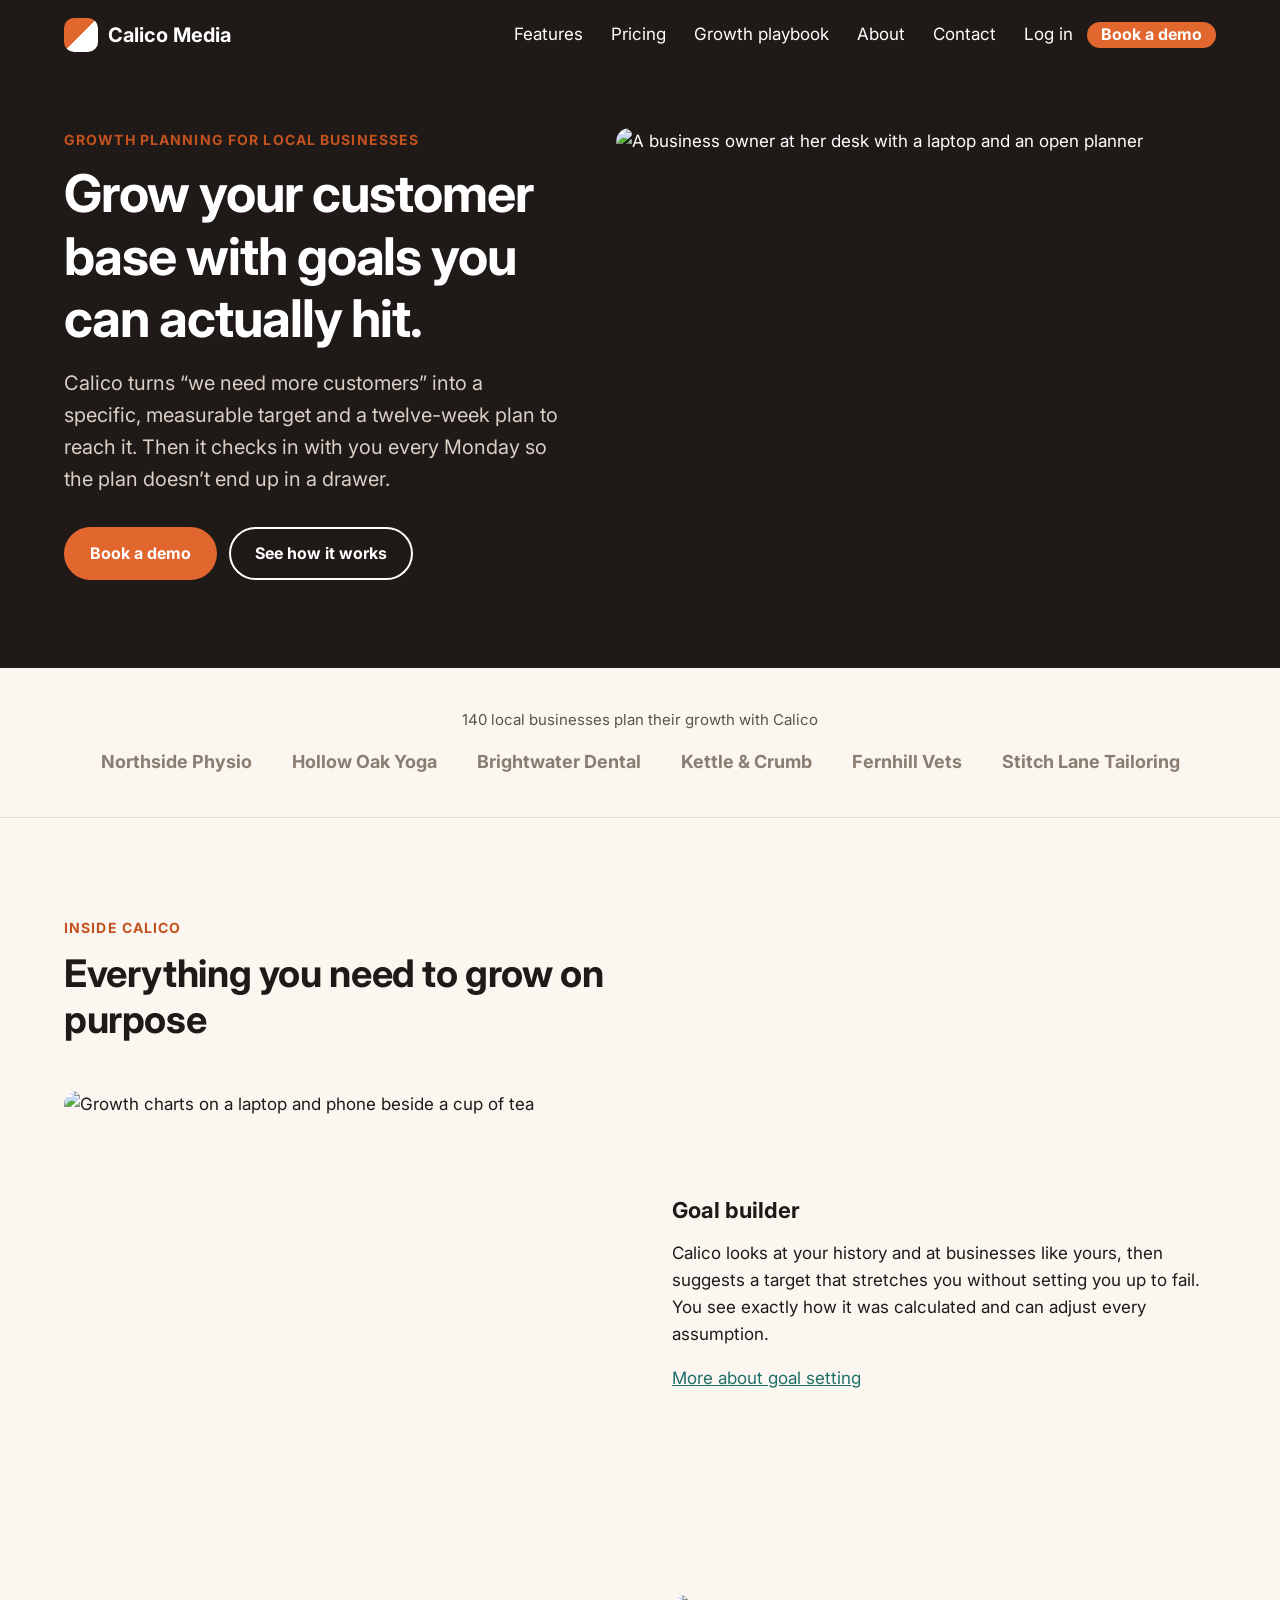
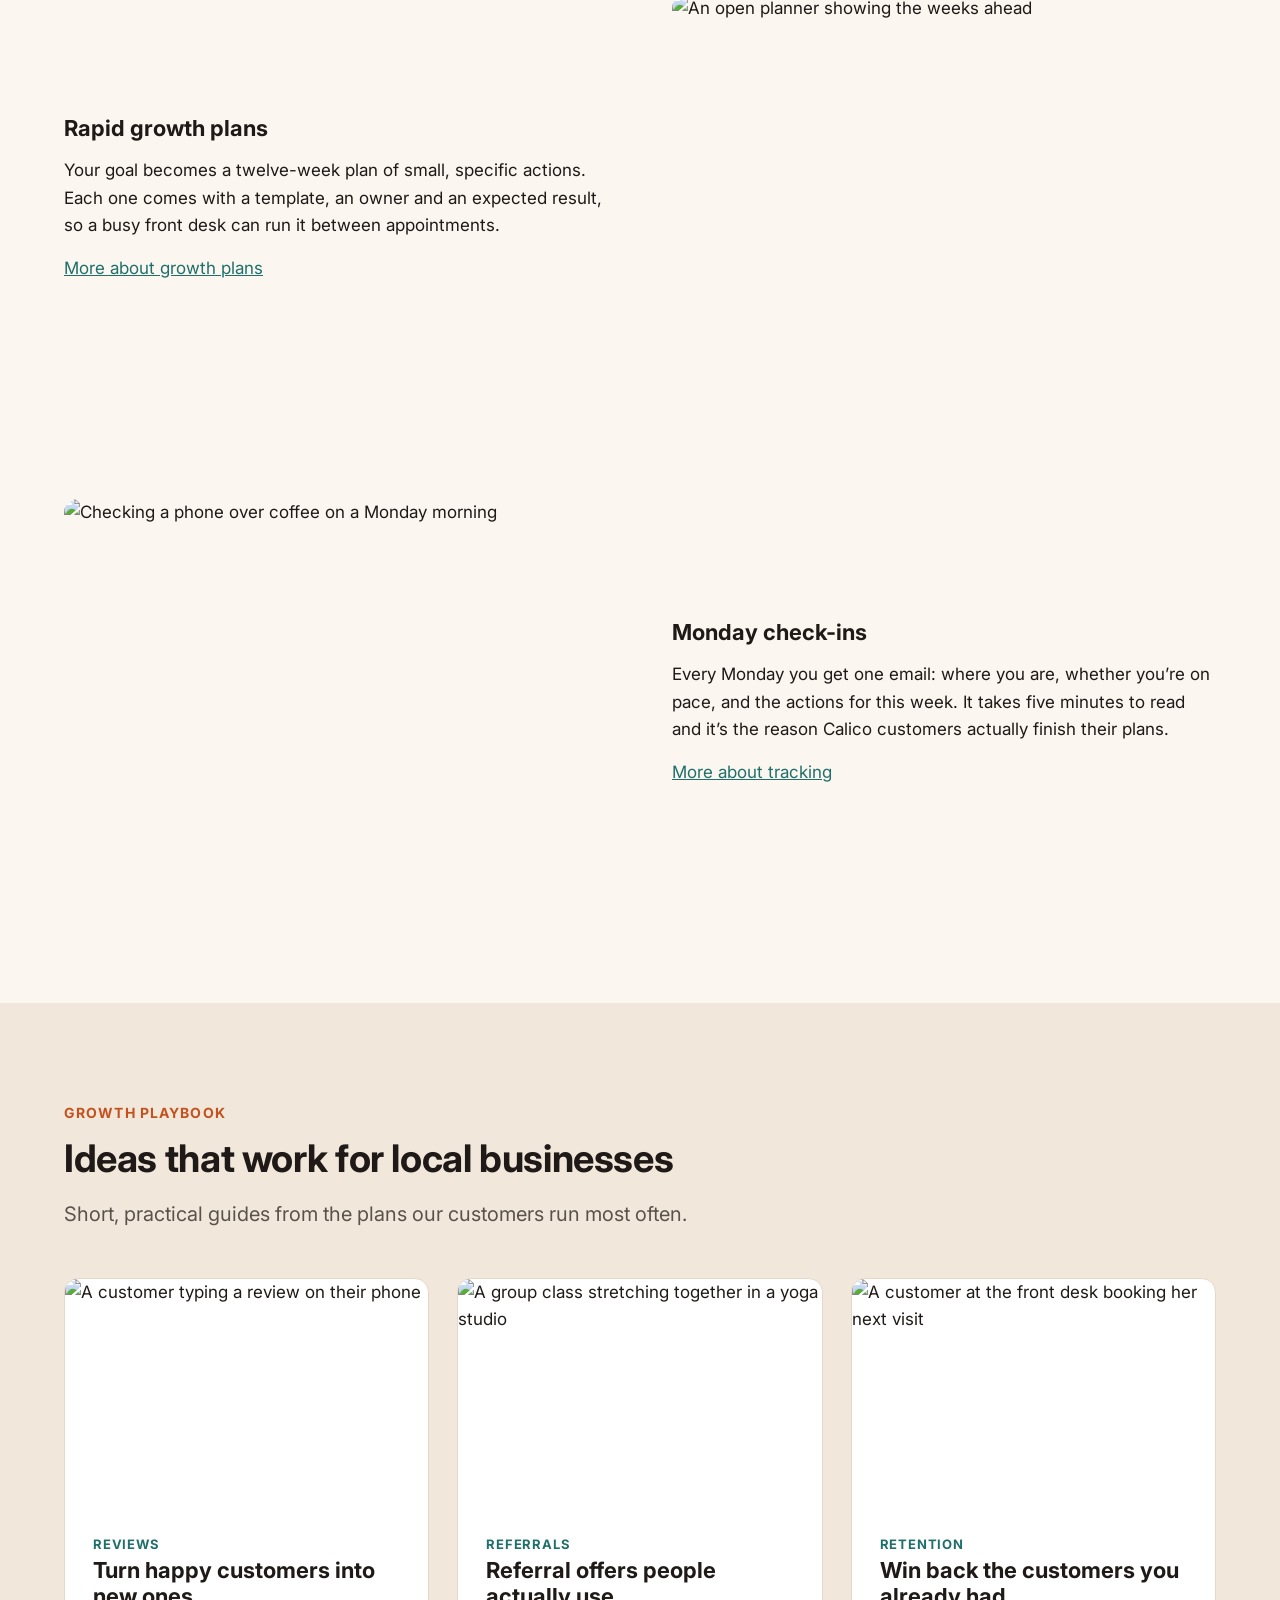
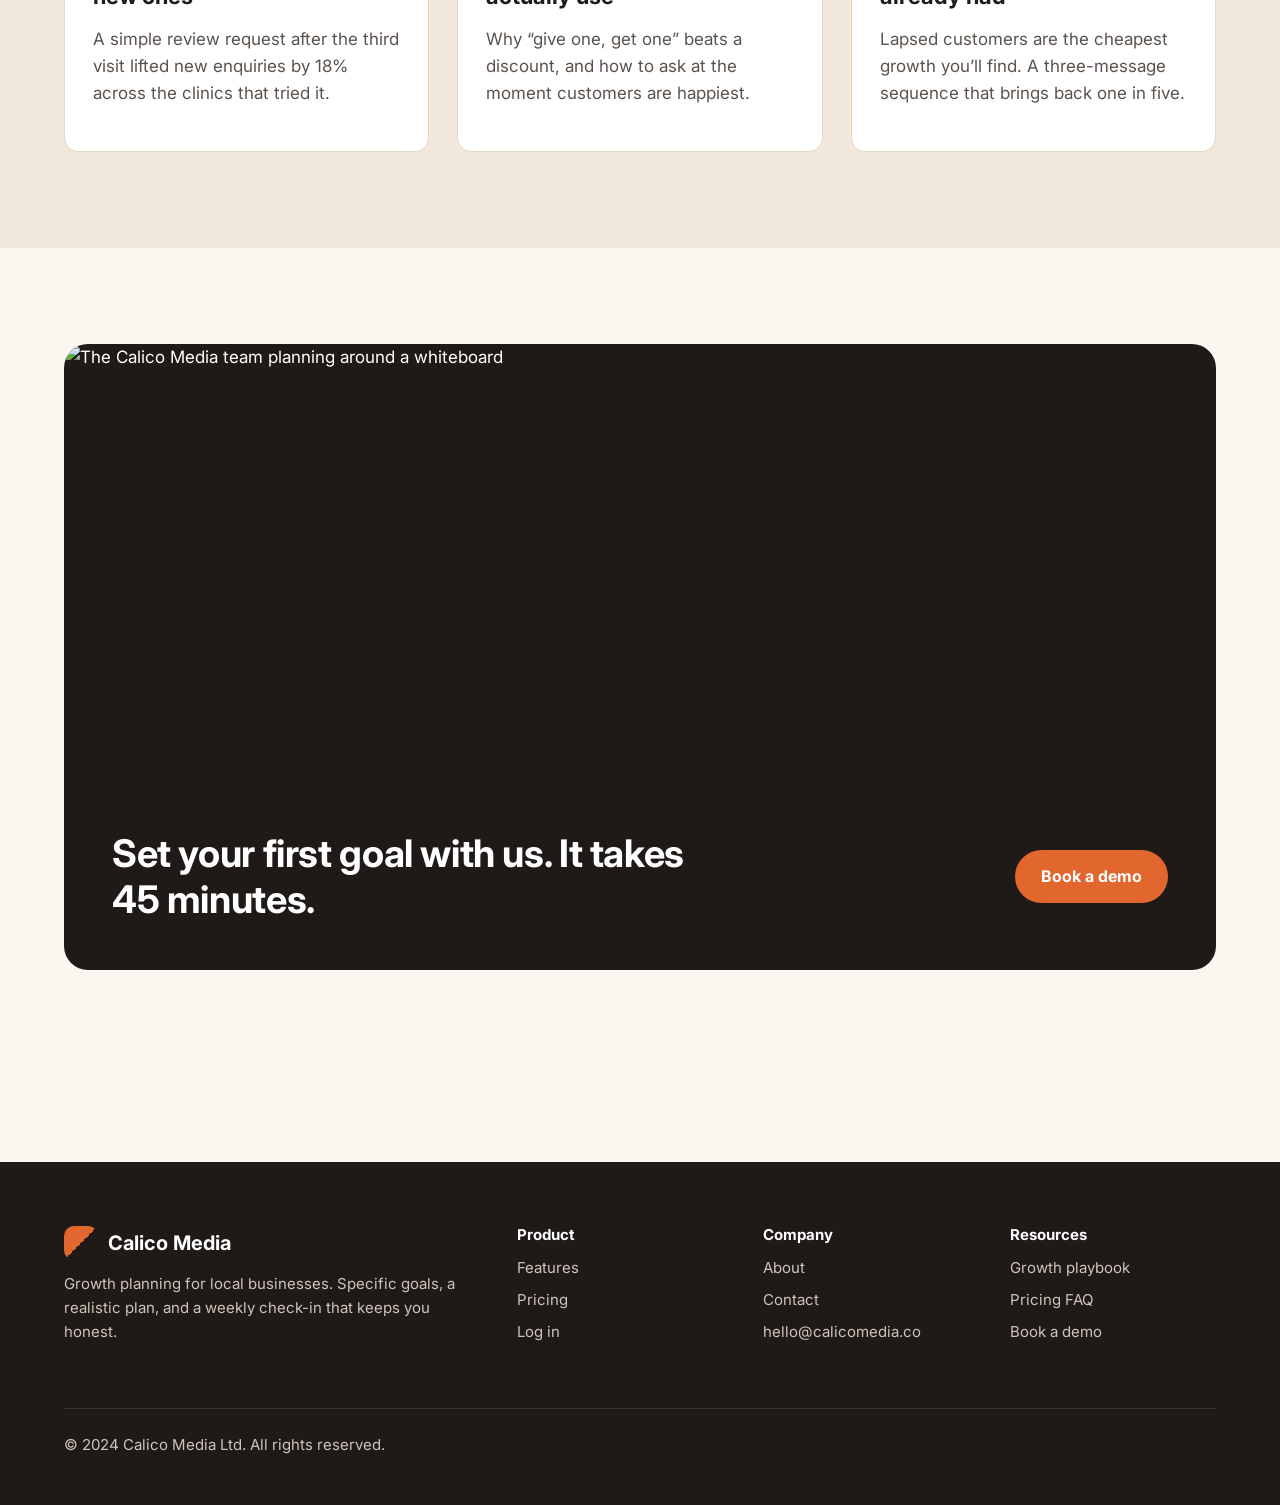
==== public/index.html @ ca8a2cca "Fix homepage layout on phone and tablet" ====
<!DOCTYPE html>
<html lang="en">
<head>
  <meta charset="utf-8">
  <meta name="viewport" content="width=device-width, initial-scale=1">
  <title>Calico Media | Growth planning for local businesses</title>
  <meta name="description" content="Calico helps local businesses grow their customer base with specific, measurable, realistic goals and a rapid growth plan you can run every week.">
  <link rel="preconnect" href="https://fonts.googleapis.com">
  <link rel="preconnect" href="https://fonts.gstatic.com" crossorigin>
  <link href="https://fonts.googleapis.com/css2?family=Inter:wght@100;200;300;400;500;600;700;800;900&display=swap" rel="stylesheet">
  <link rel="stylesheet" href="css/styles.css">
</head>
<body>
  <header class="site-header site-header--home">
    <div class="container">
      <a class="logo" href="index.html"><span class="logo-mark"></span>Calico Media</a>
      <button class="menu-toggle" type="button" aria-controls="main-navigation" aria-expanded="false" aria-label="Open menu">
        <span></span><span></span><span></span>
      </button>
      <nav id="main-navigation" aria-label="Main">
        <button class="menu-close" type="button" aria-label="Close menu">&times;</button>
        <ul class="nav-links">
          <li><a href="features.html">Features</a></li>
          <li><a href="pricing.html">Pricing</a></li>
          <li><a href="#playbook">Growth playbook</a></li>
          <li><a href="about.html">About</a></li>
          <li><a href="contact.html">Contact</a></li>
          <li><a href="https://app.calicomedia.co/login">Log in</a></li>
          <li><a class="btn" href="contact.html">Book a demo</a></li>
        </ul>
      </nav>
    </div>
  </header>

  <main>
    <section class="hero">
      <div class="container hero-inner">
        <div class="hero-text">
          <span class="eyebrow">Growth planning for local businesses</span>
          <h1>Grow your customer base with goals you can actually hit.</h1>
          <p class="lead">Calico turns &ldquo;we need more customers&rdquo; into a specific, measurable target and a twelve-week plan to reach it. Then it checks in with you every Monday so the plan doesn&rsquo;t end up in a drawer.</p>
          <div class="hero-actions">
            <a class="btn" href="contact.html">Book a demo</a>
            <a class="btn btn--ghost" href="features.html">See how it works</a>
          </div>
        </div>
        <div class="hero-media">
          <img class="hero-image" src="images/hero-weekly-plan.jpg" alt="A business owner at her desk with a laptop and an open planner">
        </div>
      </div>
    </section>

    <section class="trust">
      <div class="container">
        <p>140 local businesses plan their growth with Calico</p>
        <ul class="trust-list">
          <li>Northside Physio</li>
          <li>Hollow Oak Yoga</li>
          <li>Brightwater Dental</li>
          <li>Kettle &amp; Crumb</li>
          <li>Fernhill Vets</li>
          <li>Stitch Lane Tailoring</li>
        </ul>
      </div>
    </section>

    <section class="section">
      <div class="container">
        <div class="section-intro">
          <span class="eyebrow">Inside Calico</span>
          <h2>Everything you need to grow on purpose</h2>
        </div>

        <div class="feature-row">
          <div class="feature-media">
            <img src="images/feature-goal-builder.jpg" alt="Growth charts on a laptop and phone beside a cup of tea">
          </div>
          <div>
            <h3>Goal builder</h3>
            <p>Calico looks at your history and at businesses like yours, then suggests a target that stretches you without setting you up to fail. You see exactly how it was calculated and can adjust every assumption.</p>
            <a href="features.html">More about goal setting</a>
          </div>
        </div>

        <div class="feature-row feature-row--reverse">
          <div class="feature-media">
            <img src="images/feature-growth-plan.jpg" alt="An open planner showing the weeks ahead">
          </div>
          <div>
            <h3>Rapid growth plans</h3>
            <p>Your goal becomes a twelve-week plan of small, specific actions. Each one comes with a template, an owner and an expected result, so a busy front desk can run it between appointments.</p>
            <a href="features.html">More about growth plans</a>
          </div>
        </div>

        <div class="feature-row">
          <div class="feature-media">
            <img src="images/feature-monday-checkin.jpg" alt="Checking a phone over coffee on a Monday morning">
          </div>
          <div>
            <h3>Monday check-ins</h3>
            <p>Every Monday you get one email: where you are, whether you&rsquo;re on pace, and the actions for this week. It takes five minutes to read and it&rsquo;s the reason Calico customers actually finish their plans.</p>
            <a href="features.html">More about tracking</a>
          </div>
        </div>
      </div>
    </section>

    <section class="section section--sand" id="playbook">
      <div class="container">
        <div class="section-intro">
          <span class="eyebrow">Growth playbook</span>
          <h2>Ideas that work for local businesses</h2>
          <p class="lead">Short, practical guides from the plans our customers run most often.</p>
        </div>
        <div class="playbook-grid">
          <article class="card">
            <img src="images/playbook-reviews.jpg" alt="A customer typing a review on their phone">
            <div class="card-body">
              <span class="card-tag">Reviews</span>
              <h3>Turn happy customers into new ones</h3>
              <p>A simple review request after the third visit lifted new enquiries by 18% across the clinics that tried it.</p>
            </div>
          </article>
          <article class="card">
            <img src="images/playbook-referrals.jpg" alt="A group class stretching together in a yoga studio">
            <div class="card-body">
              <span class="card-tag">Referrals</span>
              <h3>Referral offers people actually use</h3>
              <p>Why &ldquo;give one, get one&rdquo; beats a discount, and how to ask at the moment customers are happiest.</p>
            </div>
          </article>
          <article class="card">
            <img src="images/playbook-rebooking.jpg" alt="A customer at the front desk booking her next visit">
            <div class="card-body">
              <span class="card-tag">Retention</span>
              <h3>Win back the customers you already had</h3>
              <p>Lapsed customers are the cheapest growth you&rsquo;ll find. A three-message sequence that brings back one in five.</p>
            </div>
          </article>
        </div>
      </div>
    </section>

    <section class="section">
      <div class="container">
        <div class="cta-band">
          <img src="images/team-workshop.jpg" alt="The Calico Media team planning around a whiteboard">
          <div class="cta-body">
            <h2>Set your first goal with us. It takes 45 minutes.</h2>
            <a class="btn" href="contact.html">Book a demo</a>
          </div>
        </div>
      </div>
    </section>
  </main>

  <footer class="site-footer">
    <div class="container">
      <div class="footer-grid">
        <div>
          <a class="logo" href="index.html"><span class="logo-mark"></span>Calico Media</a>
          <p>Growth planning for local businesses. Specific goals, a realistic plan, and a weekly check-in that keeps you honest.</p>
        </div>
        <div>
          <h4>Product</h4>
          <ul>
            <li><a href="features.html">Features</a></li>
            <li><a href="pricing.html">Pricing</a></li>
            <li><a href="https://app.calicomedia.co/login">Log in</a></li>
          </ul>
        </div>
        <div>
          <h4>Company</h4>
          <ul>
            <li><a href="about.html">About</a></li>
            <li><a href="contact.html">Contact</a></li>
            <li><a href="mailto:hello@calicomedia.co">hello@calicomedia.co</a></li>
          </ul>
        </div>
        <div>
          <h4>Resources</h4>
          <ul>
            <li><a href="index.html#playbook">Growth playbook</a></li>
            <li><a href="pricing.html#faq">Pricing FAQ</a></li>
            <li><a href="contact.html">Book a demo</a></li>
          </ul>
        </div>
      </div>
      <div class="footer-bottom">
        <p>&copy; 2024 Calico Media Ltd. All rights reserved.</p>
      </div>
    </div>
  </footer>
  <script src="js/mobile-menu.js"></script>
</body>
</html>
---- public/css/styles.css ----
/* Calico Media marketing site */

:root {
  --ink: #1f1a17;
  --ink-soft: #5b524c;
  --cream: #fbf6ef;
  --sand: #f1e7da;
  --white: #ffffff;
  --orange: #e2672f;
  --orange-dark: #c4521f;
  --teal: #1f6f6b;
  --line: #e4d8c8;
  --radius: 14px;
}

*,
*::before,
*::after {
  box-sizing: border-box;
}

body {
  margin: 0;
  font-family: 'Inter', -apple-system, BlinkMacSystemFont, 'Segoe UI', sans-serif;
  font-weight: 400;
  font-size: 17px;
  line-height: 1.6;
  color: var(--ink);
  background: var(--cream);
}

h1,
h2,
h3,
h4 {
  font-weight: 700;
  line-height: 1.2;
  margin: 0 0 16px;
}

h1 {
  font-size: 52px;
  letter-spacing: -0.02em;
}

h2 {
  font-size: 38px;
  letter-spacing: -0.01em;
}

h3 {
  font-size: 22px;
}

p {
  margin: 0 0 16px;
}

a {
  color: var(--teal);
}

img {
  max-width: 100%;
}

.container {
  max-width: 1200px;
  margin: 0 auto;
  padding: 0 24px;
}

.section {
  padding: 96px 0;
}

.section--sand {
  background: var(--sand);
}

.eyebrow {
  display: inline-block;
  font-size: 14px;
  font-weight: 700;
  letter-spacing: 0.08em;
  text-transform: uppercase;
  color: var(--orange-dark);
  margin-bottom: 12px;
}

.lead {
  font-size: 20px;
  color: var(--ink-soft);
  max-width: 640px;
}

.section-intro {
  max-width: 680px;
  margin-bottom: 48px;
}

.btn {
  display: inline-block;
  padding: 14px 26px;
  border-radius: 999px;
  background: var(--orange);
  color: var(--white);
  font-weight: 700;
  text-decoration: none;
  border: 0;
  font-size: 16px;
  font-family: inherit;
  cursor: pointer;
}

.btn:hover {
  background: var(--orange-dark);
}

.btn--ghost {
  background: transparent;
  color: inherit;
  box-shadow: inset 0 0 0 2px currentColor;
}

.btn--ghost:hover {
  background: rgba(255, 255, 255, 0.1);
}

/* Header */

.site-header {
  background: var(--white);
  border-bottom: 1px solid var(--line);
}

.menu-toggle,
.menu-close {
  display: none;
}

.header-actions {
  display: flex;
  align-items: center;
  gap: 12px;
}

.site-header .container {
  display: flex;
  flex-wrap: wrap;
  align-items: center;
  justify-content: space-between;
  gap: 12px 32px;
  padding-top: 18px;
  padding-bottom: 18px;
}

.logo {
  display: flex;
  align-items: center;
  gap: 10px;
  flex-shrink: 0;
  font-size: 20px;
  font-weight: 700;
  color: var(--ink);
  text-decoration: none;
}

.logo-mark {
  width: 34px;
  height: 34px;
  border-radius: 10px;
  background: linear-gradient(135deg, var(--orange) 0%, var(--orange) 50%, var(--ink) 50%, var(--ink) 100%);
}

.nav-links {
  display: flex;
  flex-wrap: wrap;
  align-items: center;
  gap: 8px 28px;
  list-style: none;
  margin: 0;
  padding: 0;
}

.nav-links a {
  color: var(--ink);
  text-decoration: none;
}

.nav-links a:hover,
.nav-links a[aria-current='page'] {
  color: var(--orange-dark);
}

.site-header--home {
  background: var(--ink);
  border-bottom: 0;
}

.site-header--home .logo,
.site-header--home .nav-links a {
  color: var(--white);
}

.site-header--home .logo-mark {
  background: linear-gradient(135deg, var(--orange) 0%, var(--orange) 50%, var(--white) 50%, var(--white) 100%);
}

.site-header--home .container {
  flex-wrap: nowrap;
}

.site-header--home nav {
  min-width: 0;
}

.site-header--home .nav-links {
  flex-wrap: nowrap;
  gap: 0;
}

.site-header--home .nav-links li {
  min-width: 0;
}

.site-header--home .nav-links a {
  display: block;
  padding: 0 14px;
  white-space: nowrap;
}

.site-header--home .nav-links li:last-child {
  flex-shrink: 0;
}

.site-header--home .header-demo {
  flex-shrink: 0;
  padding: 10px 20px;
}

/* Home hero */

.hero {
  background: var(--ink);
  color: var(--white);
  padding: 56px 0 88px;
}

.hero-inner {
  display: flex;
  align-items: center;
  gap: 56px;
}

.hero-text {
  flex: 1;
}

.hero-text .lead {
  color: #d9cfc5;
}

.hero-actions {
  display: flex;
  flex-wrap: wrap;
  gap: 12px;
  margin-top: 32px;
}

.hero-media {
  width: 600px;
  flex-shrink: 0;
}

.hero-image {
  width: 100%;
  aspect-ratio: 4 / 3;
  object-fit: cover;
  border-radius: var(--radius);
  display: block;
}

/* Trust strip */

.trust {
  padding: 40px 0;
  border-bottom: 1px solid var(--line);
  text-align: center;
}

.trust p {
  color: var(--ink-soft);
  font-size: 15px;
}

.trust-list {
  display: flex;
  flex-wrap: wrap;
  justify-content: center;
  gap: 12px 40px;
  list-style: none;
  margin: 0;
  padding: 0;
  font-weight: 700;
  font-size: 18px;
  color: #8a7d72;
}

/* Steps */

.steps {
  display: grid;
  grid-template-columns: repeat(auto-fit, minmax(240px, 1fr));
  gap: 24px;
}

.step {
  background: var(--white);
  border: 1px solid var(--line);
  border-radius: var(--radius);
  padding: 32px;
}

.step-number {
  display: inline-flex;
  align-items: center;
  justify-content: center;
  width: 40px;
  height: 40px;
  border-radius: 50%;
  background: var(--sand);
  color: var(--orange-dark);
  font-weight: 700;
  margin-bottom: 16px;
}

/* Check list */

.check-list {
  list-style: none;
  margin: 24px 0 0;
  padding: 0;
}

.check-list li {
  position: relative;
  padding-left: 32px;
  margin-bottom: 14px;
}

.check-list li::before {
  content: '';
  position: absolute;
  left: 0;
  top: 6px;
  width: 16px;
  height: 16px;
  border-radius: 50%;
  background: var(--teal);
  box-shadow: inset 0 0 0 4px #cfe6e4;
}

/* FAQ */

.faq {
  max-width: 820px;
}

.faq details {
  border-top: 1px solid var(--line);
  padding: 20px 0;
}

.faq details:last-child {
  border-bottom: 1px solid var(--line);
}

.faq summary {
  font-weight: 700;
  font-size: 19px;
  cursor: pointer;
}

.faq details p {
  margin-top: 12px;
  color: var(--ink-soft);
}

/* Feature rows */

.feature-row {
  display: grid;
  grid-template-columns: 1fr 1fr;
  gap: 64px;
  align-items: center;
  margin-bottom: 96px;
}

.feature-row:last-child {
  margin-bottom: 0;
}

.feature-row--reverse .feature-media {
  order: 2;
}

.feature-media img {
  display: block;
  width: 100%;
  aspect-ratio: 4 / 3;
  object-fit: cover;
  border-radius: var(--radius);
}

/* Playbook */

.playbook-grid {
  display: grid;
  grid-template-columns: repeat(3, 1fr);
  gap: 28px;
}

/* Card grid */

.card-grid {
  display: grid;
  grid-template-columns: repeat(3, 1fr);
  gap: 28px;
}

.card {
  background: var(--white);
  border: 1px solid var(--line);
  border-radius: var(--radius);
  overflow: hidden;
}

.card img {
  display: block;
  width: 100%;
  aspect-ratio: 16 / 10;
  object-fit: cover;
}

.card-body {
  padding: 24px 28px 28px;
}

.card-body p {
  color: var(--ink-soft);
}

.card-tag {
  font-size: 13px;
  font-weight: 700;
  text-transform: uppercase;
  letter-spacing: 0.06em;
  color: var(--teal);
}

.icon-dot {
  width: 44px;
  height: 44px;
  border-radius: 12px;
  background: var(--sand);
  margin-bottom: 18px;
  position: relative;
}

.icon-dot::after {
  content: '';
  position: absolute;
  inset: 13px;
  border-radius: 50%;
  background: var(--orange);
}

/* CTA band */

.cta-band {
  background: var(--ink);
  color: var(--white);
  border-radius: 24px;
  overflow: hidden;
}

.cta-band img {
  display: block;
  width: 100%;
  aspect-ratio: 21 / 8;
  object-fit: cover;
}

.cta-body {
  padding: 48px;
  display: flex;
  flex-wrap: wrap;
  align-items: center;
  justify-content: space-between;
  gap: 24px;
}

.cta-body h2 {
  margin: 0;
  max-width: 620px;
}

/* Page header (inner pages) */

.page-header {
  padding: 80px 0 56px;
  border-bottom: 1px solid var(--line);
}

/* Pricing */

.pricing-grid {
  display: grid;
  grid-template-columns: repeat(auto-fit, minmax(260px, 1fr));
  gap: 24px;
  align-items: stretch;
}

.pricing-card {
  background: var(--white);
  border: 1px solid var(--line);
  border-radius: var(--radius);
  padding: 36px 32px;
  display: flex;
  flex-direction: column;
}

.pricing-card--featured {
  border: 2px solid var(--orange);
  box-shadow: 0 24px 48px rgba(226, 103, 47, 0.14);
}

.plan-badge {
  align-self: flex-start;
  font-size: 13px;
  font-weight: 700;
  background: var(--orange);
  color: var(--white);
  border-radius: 999px;
  padding: 4px 12px;
  margin-bottom: 16px;
}

.price {
  font-size: 48px;
  font-weight: 700;
  margin: 8px 0 4px;
}

.price small {
  font-size: 17px;
  font-weight: 400;
  color: var(--ink-soft);
}

.pricing-card .check-list {
  flex: 1;
  margin-bottom: 28px;
}

.pricing-card .btn {
  text-align: center;
}

.pricing-note {
  margin-top: 32px;
  color: var(--ink-soft);
  font-size: 15px;
}

/* About */

.stats {
  display: grid;
  grid-template-columns: repeat(auto-fit, minmax(160px, 1fr));
  gap: 16px;
}

.stat {
  background: var(--white);
  border: 1px solid var(--line);
  border-radius: var(--radius);
  padding: 28px 20px;
}

.stat-number {
  display: block;
  font-size: 48px;
  font-weight: 700;
  color: var(--orange-dark);
}

.stat-label {
  display: block;
  font-size: 15px;
  color: var(--ink-soft);
}

.prose {
  max-width: 720px;
}

.team-grid {
  display: grid;
  grid-template-columns: repeat(auto-fit, minmax(220px, 1fr));
  gap: 24px;
}

.person {
  background: var(--white);
  border: 1px solid var(--line);
  border-radius: var(--radius);
  padding: 28px;
}

.avatar {
  width: 56px;
  height: 56px;
  border-radius: 50%;
  background: var(--sand);
  color: var(--orange-dark);
  display: flex;
  align-items: center;
  justify-content: center;
  font-weight: 700;
  margin-bottom: 16px;
}

.person p {
  color: var(--ink-soft);
  font-size: 15px;
  margin: 0;
}

/* Contact */

.contact-layout {
  display: grid;
  grid-template-columns: 3fr 2fr;
  gap: 64px;
}

.contact-form label {
  display: block;
  font-weight: 700;
  margin-bottom: 6px;
}

.contact-form input,
.contact-form textarea {
  display: block;
  width: 100%;
  font: inherit;
  padding: 12px 14px;
  border: 1px solid var(--line);
  border-radius: 10px;
  background: var(--white);
  margin-bottom: 20px;
}

.contact-form textarea {
  min-height: 160px;
  resize: vertical;
}

.form-status {
  margin-top: 16px;
  font-weight: 700;
}

.form-status--success {
  color: var(--teal);
}

.form-status--error {
  color: #b3261e;
}

.contact-aside {
  background: var(--white);
  border: 1px solid var(--line);
  border-radius: var(--radius);
  padding: 32px;
  align-self: start;
}

.contact-aside h3 {
  font-size: 18px;
  margin-top: 24px;
  margin-bottom: 6px;
}

.contact-aside h3:first-child {
  margin-top: 0;
}

.contact-aside p {
  color: var(--ink-soft);
  margin: 0;
}

/* Footer */

.site-footer {
  background: var(--ink);
  color: #cfc5bb;
  padding: 64px 0 32px;
  margin-top: 96px;
  font-size: 15px;
}

.footer-grid {
  display: grid;
  grid-template-columns: 2fr 1fr 1fr 1fr;
  gap: 40px;
}

.site-footer h4 {
  color: var(--white);
  font-size: 15px;
  margin-bottom: 12px;
}

.site-footer ul {
  list-style: none;
  margin: 0;
  padding: 0;
}

.site-footer li {
  margin-bottom: 8px;
}

.site-footer a {
  color: #cfc5bb;
  text-decoration: none;
}

.site-footer a:hover {
  color: var(--white);
}

.site-footer .logo {
  color: var(--white);
  margin-bottom: 12px;
}

.footer-bottom {
  border-top: 1px solid #3a322d;
  margin-top: 48px;
  padding-top: 24px;
}

@media (max-width: 920px) {
  .hero {
    padding: 48px 0 64px;
  }

  .hero-inner {
    flex-direction: column;
    align-items: stretch;
    gap: 32px;
  }

  .hero-text {
    max-width: 640px;
  }

  .hero h1 {
    font-size: clamp(36px, 6vw, 44px);
  }

  .hero-media {
    order: -1;
    width: min(100%, 560px);
    align-self: center;
  }

  .hero-actions {
    margin-top: 24px;
  }

  .site-header .container,
  .site-header--home .container {
    flex-wrap: wrap;
    gap: 12px;
  }

  .header-actions {
    margin-left: auto;
  }

  .menu-toggle {
    display: flex;
    width: 44px;
    height: 44px;
    flex-direction: column;
    align-items: center;
    justify-content: center;
    gap: 5px;
    padding: 0;
    color: var(--ink);
    background: transparent;
    border: 1px solid currentColor;
    border-radius: 8px;
    cursor: pointer;
  }

  .menu-toggle span {
    display: block;
    width: 20px;
    height: 2px;
    background: currentColor;
  }

  .site-header--home .menu-toggle {
    color: var(--white);
  }

  .menu-toggle:focus-visible,
  .menu-close:focus-visible {
    outline: 3px solid var(--orange);
    outline-offset: 3px;
  }

  .site-header nav {
    display: none;
  }

  .site-header nav[role="dialog"][data-open="true"] {
    position: fixed;
    z-index: 1000;
    inset: 0;
    display: flex;
    align-items: center;
    justify-content: center;
    overflow-y: auto;
    width: 100%;
    min-width: 0;
    padding: 80px 24px 40px;
    background: var(--cream);
  }

  .site-header--home nav[role="dialog"][data-open="true"] {
    background: var(--ink);
  }

  .menu-close {
    position: absolute;
    top: 16px;
    right: 20px;
    display: inline-flex;
    align-items: center;
    justify-content: center;
    width: 44px;
    height: 44px;
    padding: 0;
    color: var(--ink);
    font: inherit;
    font-size: 32px;
    line-height: 1;
    background: transparent;
    border: 1px solid currentColor;
    border-radius: 8px;
    cursor: pointer;
  }

  .site-header--home .menu-close {
    color: var(--white);
  }

  .site-header nav[role="dialog"] .nav-links {
    flex-direction: column;
    align-items: stretch;
    width: min(100%, 320px);
    gap: 8px;
    font-size: 20px;
    text-align: center;
  }

  .site-header nav[role="dialog"] .nav-links a {
    display: block;
    padding: 12px 16px;
    white-space: normal;
  }

  body.menu-open {
    overflow: hidden;
  }

  h1 {
    font-size: 24px;
  }

  h2 {
    font-size: 30px;
  }

  .section {
    padding: 64px 0;
  }

  .contact-layout {
    grid-template-columns: 1fr;
    gap: 40px;
  }

  .footer-grid {
    grid-template-columns: 1fr 1fr;
  }
}

@media (max-width: 768px) {
  .hero {
    padding: 48px 0 64px;
  }

  .hero-inner {
    flex-direction: column;
    align-items: stretch;
    gap: 32px;
  }

  .hero-text {
    max-width: 640px;
  }

  .hero h1 {
    font-size: clamp(36px, 6vw, 44px);
  }

  .hero-media {
    order: -1;
    width: min(100%, 560px);
    align-self: center;
  }

  .hero-actions {
    margin-top: 24px;
  }

  .site-header .container,
  .site-header--home .container {
    flex-wrap: wrap;
    gap: 12px;
  }

  .header-actions {
    margin-left: auto;
  }

  .menu-toggle {
    display: flex;
    width: 44px;
    height: 44px;
    flex-direction: column;
    align-items: center;
    justify-content: center;
    gap: 5px;
    padding: 0;
    color: var(--ink);
    background: transparent;
    border: 1px solid currentColor;
    border-radius: 8px;
    cursor: pointer;
  }

  .menu-toggle span {
    display: block;
    width: 20px;
    height: 2px;
    background: currentColor;
  }

  .site-header--home .menu-toggle {
    color: var(--white);
  }

  .menu-toggle:focus-visible,
  .menu-close:focus-visible {
    outline: 3px solid var(--orange);
    outline-offset: 3px;
  }

  .site-header nav {
    display: none;
  }

  .site-header nav[role="dialog"][data-open="true"] {
    position: fixed;
    z-index: 1000;
    inset: 0;
    display: flex;
    align-items: center;
    justify-content: center;
    overflow-y: auto;
    width: 100%;
    min-width: 0;
    padding: 80px 24px 40px;
    background: var(--cream);
  }

  .site-header--home nav[role="dialog"][data-open="true"] {
    background: var(--ink);
  }

  .menu-close {
    position: absolute;
    top: 16px;
    right: 20px;
    display: inline-flex;
    align-items: center;
    justify-content: center;
    width: 44px;
    height: 44px;
    padding: 0;
    color: var(--ink);
    font: inherit;
    font-size: 32px;
    line-height: 1;
    background: transparent;
    border: 1px solid currentColor;
    border-radius: 8px;
    cursor: pointer;
  }

  .site-header--home .menu-close {
    color: var(--white);
  }

  .site-header nav[role="dialog"] .nav-links {
    flex-direction: column;
    align-items: stretch;
    width: min(100%, 320px);
    gap: 8px;
    font-size: 20px;
    text-align: center;
  }

  .site-header nav[role="dialog"] .nav-links a {
    display: block;
    padding: 12px 16px;
    white-space: normal;
  }

  body.menu-open {
    overflow: hidden;
  }

  h1 {
    font-size: 24px;
  }

  h2 {
    font-size: 30px;
  }

  .section {
    padding: 64px 0;
  }

  .feature-row {
    grid-template-columns: 1fr;
    gap: 32px;
    margin-bottom: 64px;
  }

  .feature-row--reverse .feature-media {
    order: 0;
  }

  .card-grid {
    grid-template-columns: repeat(2, 1fr);
  }

  .contact-layout {
    grid-template-columns: 1fr;
    gap: 40px;
  }

  .footer-grid {
    grid-template-columns: 1fr 1fr;
  }
}

@media (max-width: 620px) {
    .playbook-grid {
    grid-template-columns: 1fr;
    gap: 20px;
  }

  .card-grid {
    grid-template-columns: 1fr;
  }

  .card-body {
    padding: 20px;
  }
}

@media (max-width: 480px) {
  body {
    font-size: 16px;
  }

  h2 {
    font-size: 28px;
  }

  h3 {
    font-size: 20px;
  }

  .container {
    padding-right: 20px;
    padding-left: 20px;
  }

  .site-header .container {
    align-items: center;
    flex-direction: row;
    gap: 12px;
    padding-top: 14px;
    padding-bottom: 14px;
  }

  .header-actions {
    gap: 8px;
  }

  .header-demo {
    padding: 9px 10px;
    font-size: 14px;
  }

  h1 {
    font-size: 34px;
  }

  .hero h1 {
    font-size: 34px;
  }

  .section {
    padding: 48px 0;
  }

  .hero {
    padding: 40px 0 56px;
  }

  .hero-inner {
    flex-direction: column;
    align-items: stretch;
    gap: 28px;
  }

  .hero-media {
    width: 100%;
    order: -1;
  }

  .hero-actions {
    margin-top: 24px;
  }

  .trust {
    padding: 32px 0;
  }

  .trust-list {
    gap: 10px 24px;
    font-size: 16px;
  }

  .feature-row {
    gap: 24px;
    margin-bottom: 48px;
  }

  .playbook-grid {
    grid-template-columns: 1fr;
    gap: 20px;
  }

  .card-grid {
    grid-template-columns: 1fr;
  }

  .card-body {
    padding: 20px;
  }

  .cta-band {
    border-radius: 16px;
  }

  .cta-band img {
    aspect-ratio: 4 / 3;
  }

  .cta-body {
    padding: 28px 20px;
  }

  .page-header {
    padding: 48px 0 40px;
  }

  .pricing-card {
    padding: 28px 24px;
  }

  .contact-layout {
    gap: 32px;
  }

  .contact-aside {
    padding: 24px;
  }

  .footer-grid {
    grid-template-columns: 1fr;
    gap: 28px;
  }

  .site-footer {
    padding-top: 48px;
    margin-top: 64px;
  }

  .footer-bottom {
    margin-top: 32px;
  }
}
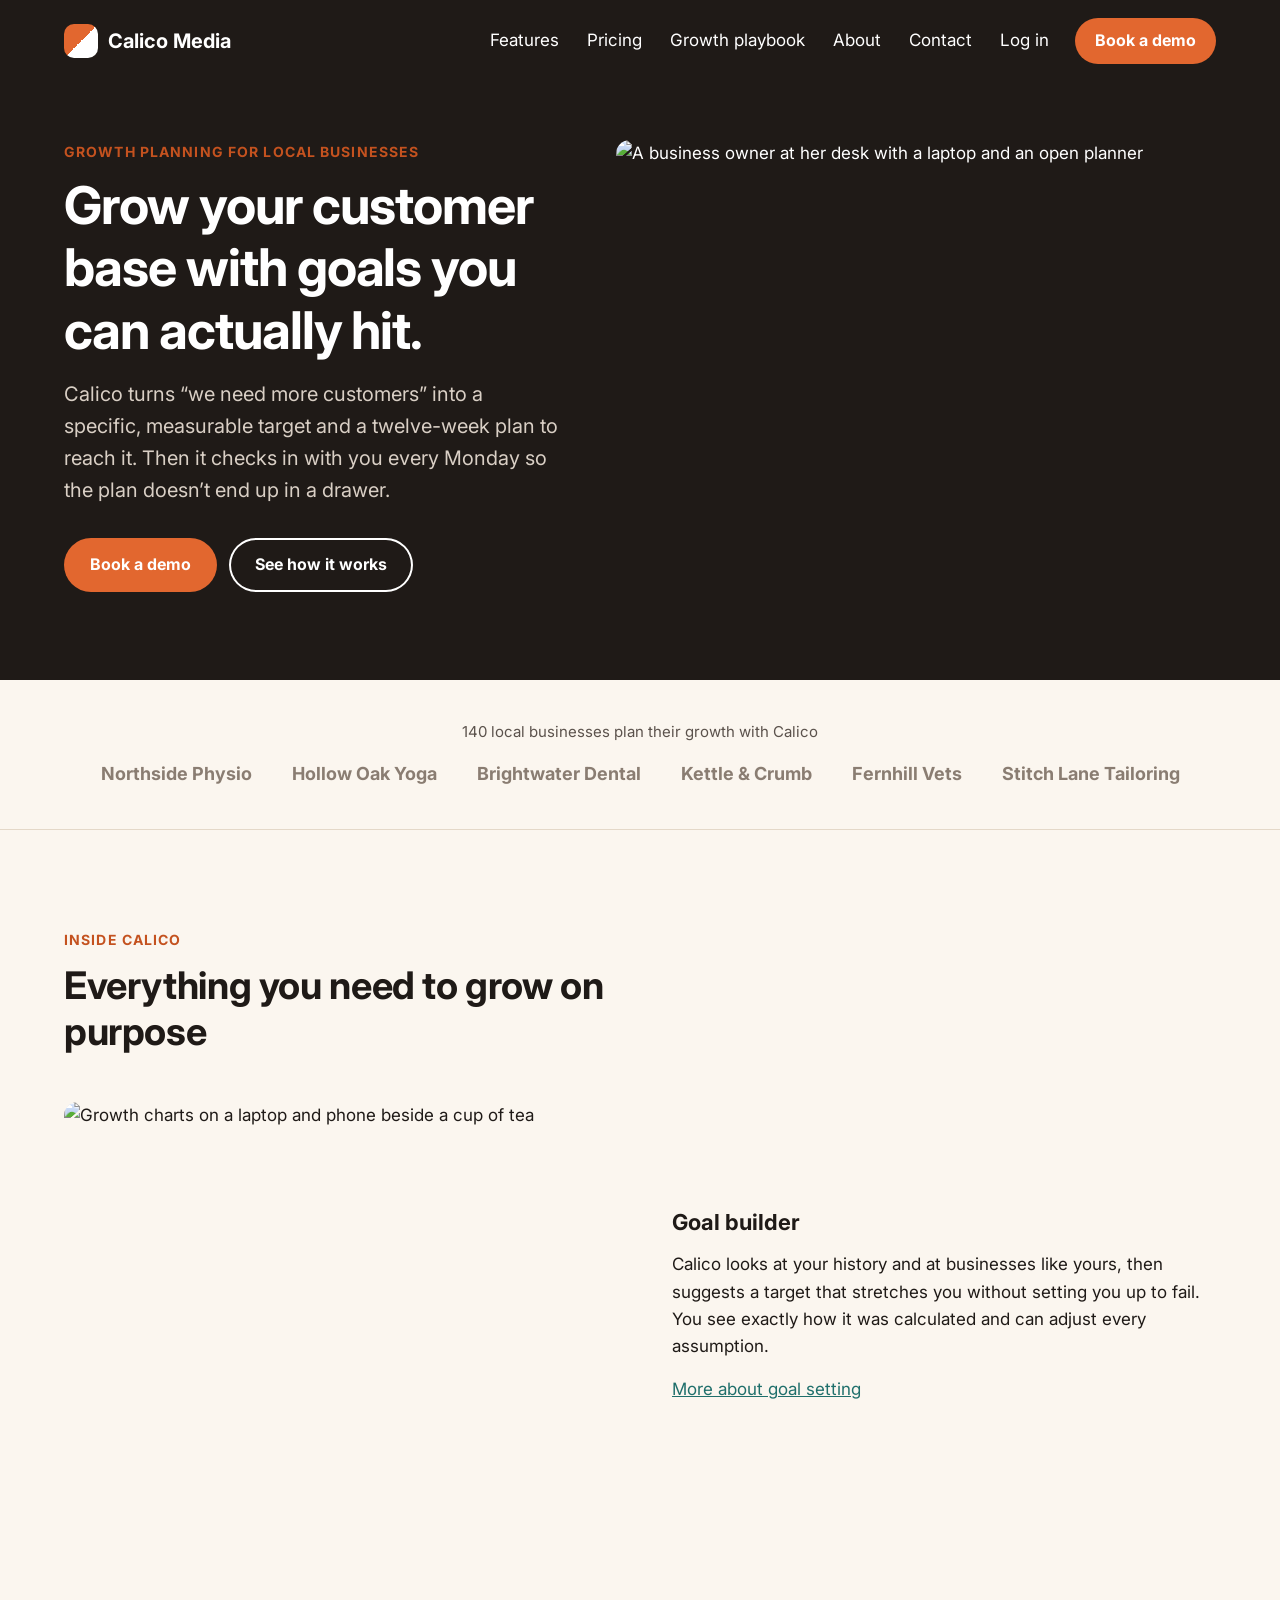
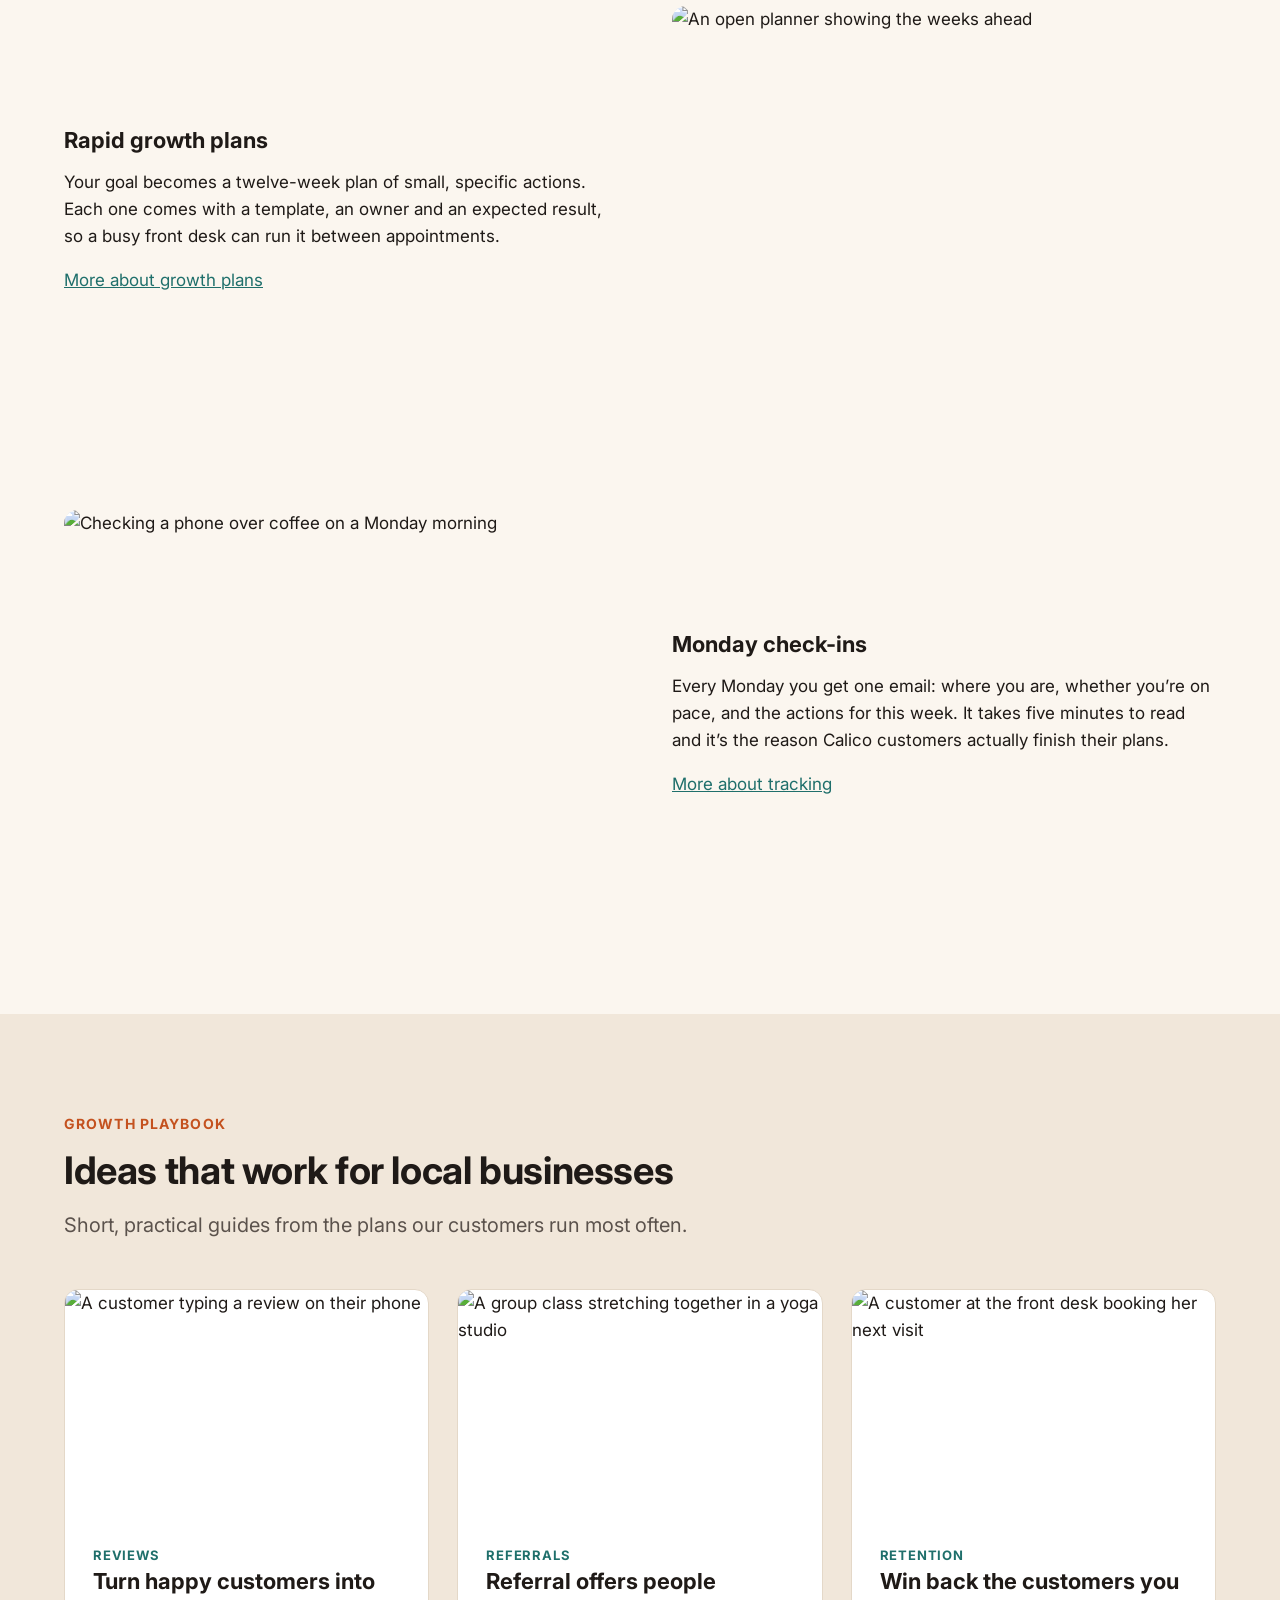
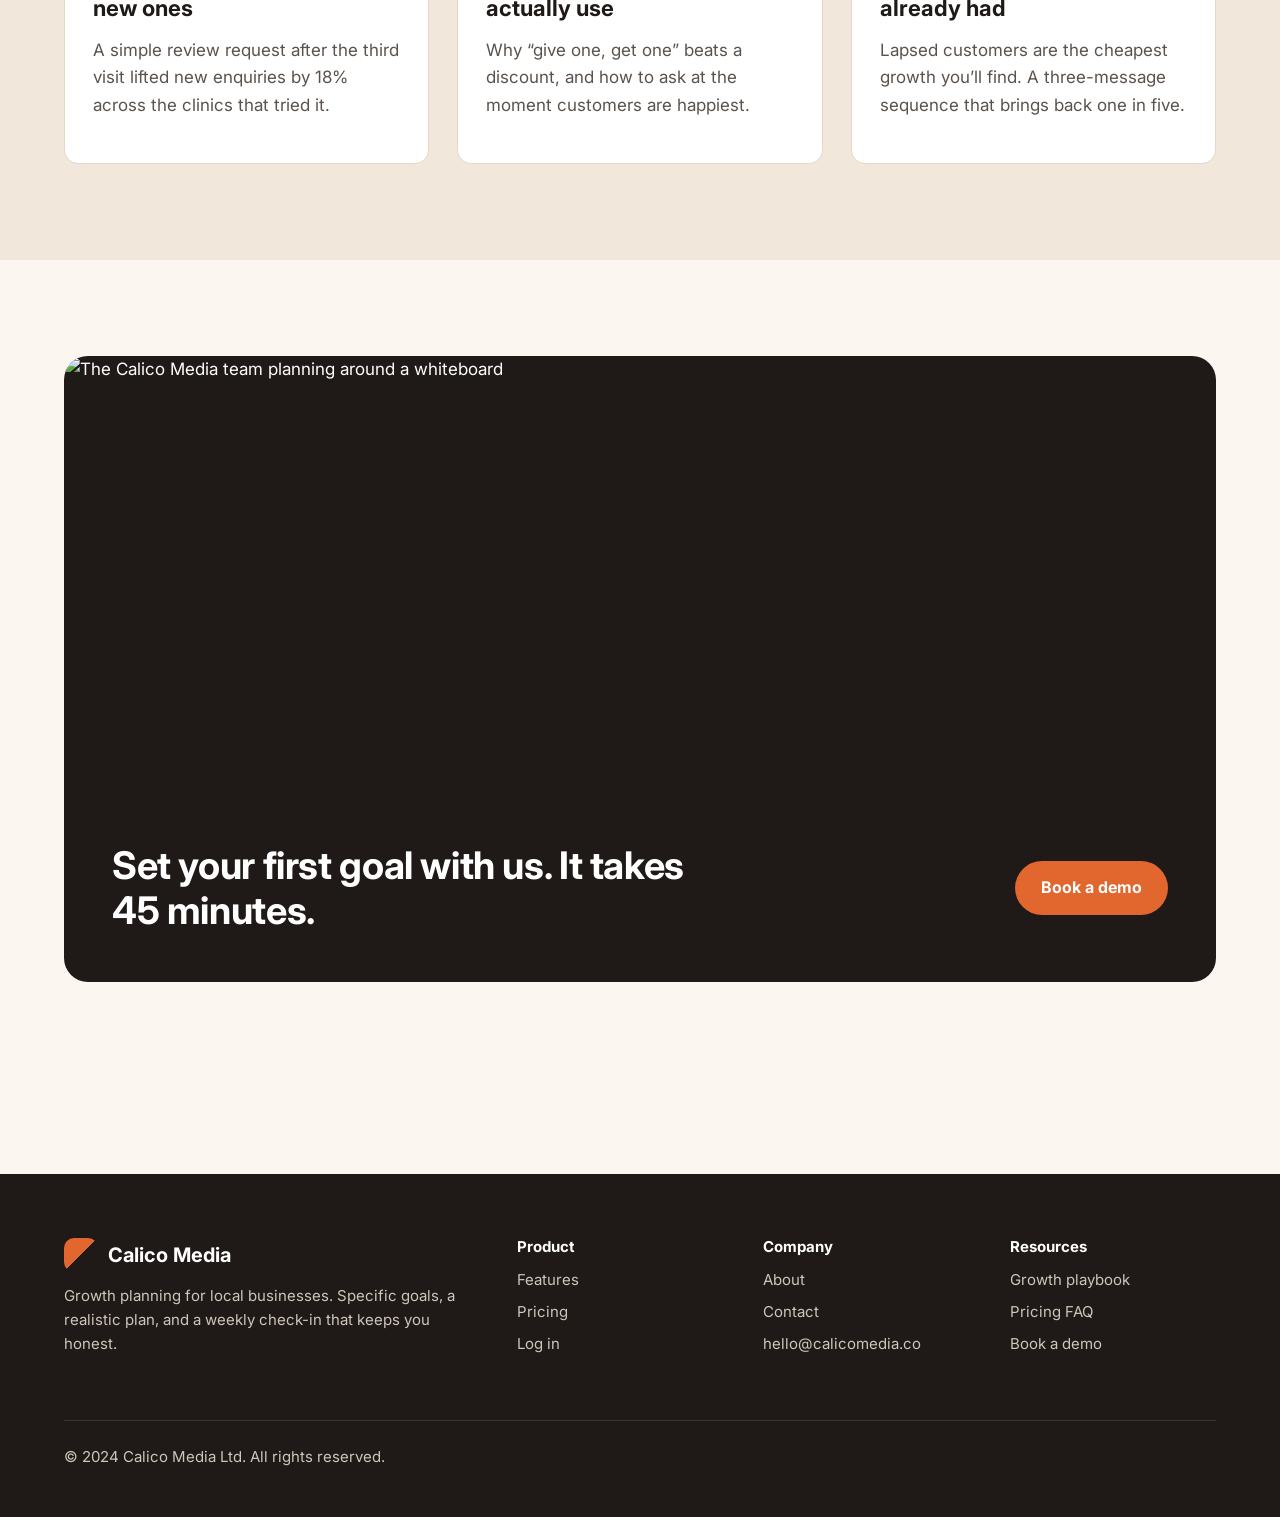
==== commit 1ac6ef2a: "Revert "Fix homepage layout on phone and tablet"" ====
--- a/public/index.html
+++ b/public/index.html
@@ -14,11 +14,7 @@
   <header class="site-header site-header--home">
     <div class="container">
       <a class="logo" href="index.html"><span class="logo-mark"></span>Calico Media</a>
-      <button class="menu-toggle" type="button" aria-controls="main-navigation" aria-expanded="false" aria-label="Open menu">
-        <span></span><span></span><span></span>
-      </button>
-      <nav id="main-navigation" aria-label="Main">
-        <button class="menu-close" type="button" aria-label="Close menu">&times;</button>
+      <nav aria-label="Main">
         <ul class="nav-links">
           <li><a href="features.html">Features</a></li>
           <li><a href="pricing.html">Pricing</a></li>
@@ -192,6 +188,5 @@
       </div>
     </div>
   </footer>
-  <script src="js/mobile-menu.js"></script>
 </body>
 </html>
--- a/public/css/styles.css
+++ b/public/css/styles.css
@@ -134,17 +134,6 @@
   border-bottom: 1px solid var(--line);
 }
 
-.menu-toggle,
-.menu-close {
-  display: none;
-}
-
-.header-actions {
-  display: flex;
-  align-items: center;
-  gap: 12px;
-}
-
 .site-header .container {
   display: flex;
   flex-wrap: wrap;
@@ -234,8 +223,8 @@
   flex-shrink: 0;
 }
 
-.site-header--home .header-demo {
-  flex-shrink: 0;
+.site-header--home .nav-links .btn {
+  margin-left: 12px;
   padding: 10px 20px;
 }
 
@@ -757,304 +746,9 @@
   padding-top: 24px;
 }
 
-@media (max-width: 920px) {
-  .hero {
-    padding: 48px 0 64px;
-  }
-
-  .hero-inner {
-    flex-direction: column;
-    align-items: stretch;
-    gap: 32px;
-  }
-
-  .hero-text {
-    max-width: 640px;
-  }
-
-  .hero h1 {
-    font-size: clamp(36px, 6vw, 44px);
-  }
-
-  .hero-media {
-    order: -1;
-    width: min(100%, 560px);
-    align-self: center;
-  }
-
-  .hero-actions {
-    margin-top: 24px;
-  }
-
-  .site-header .container,
-  .site-header--home .container {
-    flex-wrap: wrap;
-    gap: 12px;
-  }
-
-  .header-actions {
-    margin-left: auto;
-  }
-
-  .menu-toggle {
-    display: flex;
-    width: 44px;
-    height: 44px;
-    flex-direction: column;
-    align-items: center;
-    justify-content: center;
-    gap: 5px;
-    padding: 0;
-    color: var(--ink);
-    background: transparent;
-    border: 1px solid currentColor;
-    border-radius: 8px;
-    cursor: pointer;
-  }
-
-  .menu-toggle span {
-    display: block;
-    width: 20px;
-    height: 2px;
-    background: currentColor;
-  }
-
-  .site-header--home .menu-toggle {
-    color: var(--white);
-  }
-
-  .menu-toggle:focus-visible,
-  .menu-close:focus-visible {
-    outline: 3px solid var(--orange);
-    outline-offset: 3px;
-  }
-
-  .site-header nav {
-    display: none;
-  }
-
-  .site-header nav[role="dialog"][data-open="true"] {
-    position: fixed;
-    z-index: 1000;
-    inset: 0;
-    display: flex;
-    align-items: center;
-    justify-content: center;
-    overflow-y: auto;
-    width: 100%;
-    min-width: 0;
-    padding: 80px 24px 40px;
-    background: var(--cream);
-  }
-
-  .site-header--home nav[role="dialog"][data-open="true"] {
-    background: var(--ink);
-  }
-
-  .menu-close {
-    position: absolute;
-    top: 16px;
-    right: 20px;
-    display: inline-flex;
-    align-items: center;
-    justify-content: center;
-    width: 44px;
-    height: 44px;
-    padding: 0;
-    color: var(--ink);
-    font: inherit;
-    font-size: 32px;
-    line-height: 1;
-    background: transparent;
-    border: 1px solid currentColor;
-    border-radius: 8px;
-    cursor: pointer;
-  }
-
-  .site-header--home .menu-close {
-    color: var(--white);
-  }
-
-  .site-header nav[role="dialog"] .nav-links {
-    flex-direction: column;
-    align-items: stretch;
-    width: min(100%, 320px);
-    gap: 8px;
-    font-size: 20px;
-    text-align: center;
-  }
-
-  .site-header nav[role="dialog"] .nav-links a {
-    display: block;
-    padding: 12px 16px;
-    white-space: normal;
-  }
-
-  body.menu-open {
-    overflow: hidden;
-  }
-
+@media (max-width: 768px) {
   h1 {
-    font-size: 24px;
-  }
-
-  h2 {
-    font-size: 30px;
-  }
-
-  .section {
-    padding: 64px 0;
-  }
-
-  .contact-layout {
-    grid-template-columns: 1fr;
-    gap: 40px;
-  }
-
-  .footer-grid {
-    grid-template-columns: 1fr 1fr;
-  }
-}
-
-@media (max-width: 768px) {
-  .hero {
-    padding: 48px 0 64px;
-  }
-
-  .hero-inner {
-    flex-direction: column;
-    align-items: stretch;
-    gap: 32px;
-  }
-
-  .hero-text {
-    max-width: 640px;
-  }
-
-  .hero h1 {
-    font-size: clamp(36px, 6vw, 44px);
-  }
-
-  .hero-media {
-    order: -1;
-    width: min(100%, 560px);
-    align-self: center;
-  }
-
-  .hero-actions {
-    margin-top: 24px;
-  }
-
-  .site-header .container,
-  .site-header--home .container {
-    flex-wrap: wrap;
-    gap: 12px;
-  }
-
-  .header-actions {
-    margin-left: auto;
-  }
-
-  .menu-toggle {
-    display: flex;
-    width: 44px;
-    height: 44px;
-    flex-direction: column;
-    align-items: center;
-    justify-content: center;
-    gap: 5px;
-    padding: 0;
-    color: var(--ink);
-    background: transparent;
-    border: 1px solid currentColor;
-    border-radius: 8px;
-    cursor: pointer;
-  }
-
-  .menu-toggle span {
-    display: block;
-    width: 20px;
-    height: 2px;
-    background: currentColor;
-  }
-
-  .site-header--home .menu-toggle {
-    color: var(--white);
-  }
-
-  .menu-toggle:focus-visible,
-  .menu-close:focus-visible {
-    outline: 3px solid var(--orange);
-    outline-offset: 3px;
-  }
-
-  .site-header nav {
-    display: none;
-  }
-
-  .site-header nav[role="dialog"][data-open="true"] {
-    position: fixed;
-    z-index: 1000;
-    inset: 0;
-    display: flex;
-    align-items: center;
-    justify-content: center;
-    overflow-y: auto;
-    width: 100%;
-    min-width: 0;
-    padding: 80px 24px 40px;
-    background: var(--cream);
-  }
-
-  .site-header--home nav[role="dialog"][data-open="true"] {
-    background: var(--ink);
-  }
-
-  .menu-close {
-    position: absolute;
-    top: 16px;
-    right: 20px;
-    display: inline-flex;
-    align-items: center;
-    justify-content: center;
-    width: 44px;
-    height: 44px;
-    padding: 0;
-    color: var(--ink);
-    font: inherit;
-    font-size: 32px;
-    line-height: 1;
-    background: transparent;
-    border: 1px solid currentColor;
-    border-radius: 8px;
-    cursor: pointer;
-  }
-
-  .site-header--home .menu-close {
-    color: var(--white);
-  }
-
-  .site-header nav[role="dialog"] .nav-links {
-    flex-direction: column;
-    align-items: stretch;
-    width: min(100%, 320px);
-    gap: 8px;
-    font-size: 20px;
-    text-align: center;
-  }
-
-  .site-header nav[role="dialog"] .nav-links a {
-    display: block;
-    padding: 12px 16px;
-    white-space: normal;
-  }
-
-  body.menu-open {
-    overflow: hidden;
-  }
-
-  h1 {
-    font-size: 24px;
+    font-size: 40px;
   }
 
   h2 {
@@ -1089,153 +783,20 @@
   }
 }
 
-@media (max-width: 620px) {
-    .playbook-grid {
-    grid-template-columns: 1fr;
-    gap: 20px;
+@media (max-width: 480px) {
+  h1 {
+    font-size: 34px;
   }
 
   .card-grid {
     grid-template-columns: 1fr;
   }
 
-  .card-body {
-    padding: 20px;
-  }
-}
-
-@media (max-width: 480px) {
-  body {
-    font-size: 16px;
-  }
-
-  h2 {
-    font-size: 28px;
-  }
-
-  h3 {
-    font-size: 20px;
-  }
-
-  .container {
-    padding-right: 20px;
-    padding-left: 20px;
-  }
-
-  .site-header .container {
-    align-items: center;
-    flex-direction: row;
-    gap: 12px;
-    padding-top: 14px;
-    padding-bottom: 14px;
-  }
-
-  .header-actions {
-    gap: 8px;
-  }
-
-  .header-demo {
-    padding: 9px 10px;
-    font-size: 14px;
-  }
-
-  h1 {
-    font-size: 34px;
-  }
-
-  .hero h1 {
-    font-size: 34px;
-  }
-
-  .section {
-    padding: 48px 0;
-  }
-
-  .hero {
-    padding: 40px 0 56px;
-  }
-
-  .hero-inner {
-    flex-direction: column;
-    align-items: stretch;
-    gap: 28px;
-  }
-
-  .hero-media {
-    width: 100%;
-    order: -1;
-  }
-
-  .hero-actions {
-    margin-top: 24px;
-  }
-
-  .trust {
-    padding: 32px 0;
-  }
-
-  .trust-list {
-    gap: 10px 24px;
-    font-size: 16px;
-  }
-
-  .feature-row {
-    gap: 24px;
-    margin-bottom: 48px;
-  }
-
-  .playbook-grid {
-    grid-template-columns: 1fr;
-    gap: 20px;
-  }
-
-  .card-grid {
-    grid-template-columns: 1fr;
-  }
-
-  .card-body {
-    padding: 20px;
-  }
-
-  .cta-band {
-    border-radius: 16px;
-  }
-
-  .cta-band img {
-    aspect-ratio: 4 / 3;
-  }
-
   .cta-body {
-    padding: 28px 20px;
-  }
-
-  .page-header {
-    padding: 48px 0 40px;
-  }
-
-  .pricing-card {
-    padding: 28px 24px;
-  }
-
-  .contact-layout {
-    gap: 32px;
-  }
-
-  .contact-aside {
-    padding: 24px;
+    padding: 32px 24px;
   }
 
   .footer-grid {
     grid-template-columns: 1fr;
-    gap: 28px;
-  }
-
-  .site-footer {
-    padding-top: 48px;
-    margin-top: 64px;
-  }
-
-  .footer-bottom {
-    margin-top: 32px;
-  }
-}
+  }
+}
